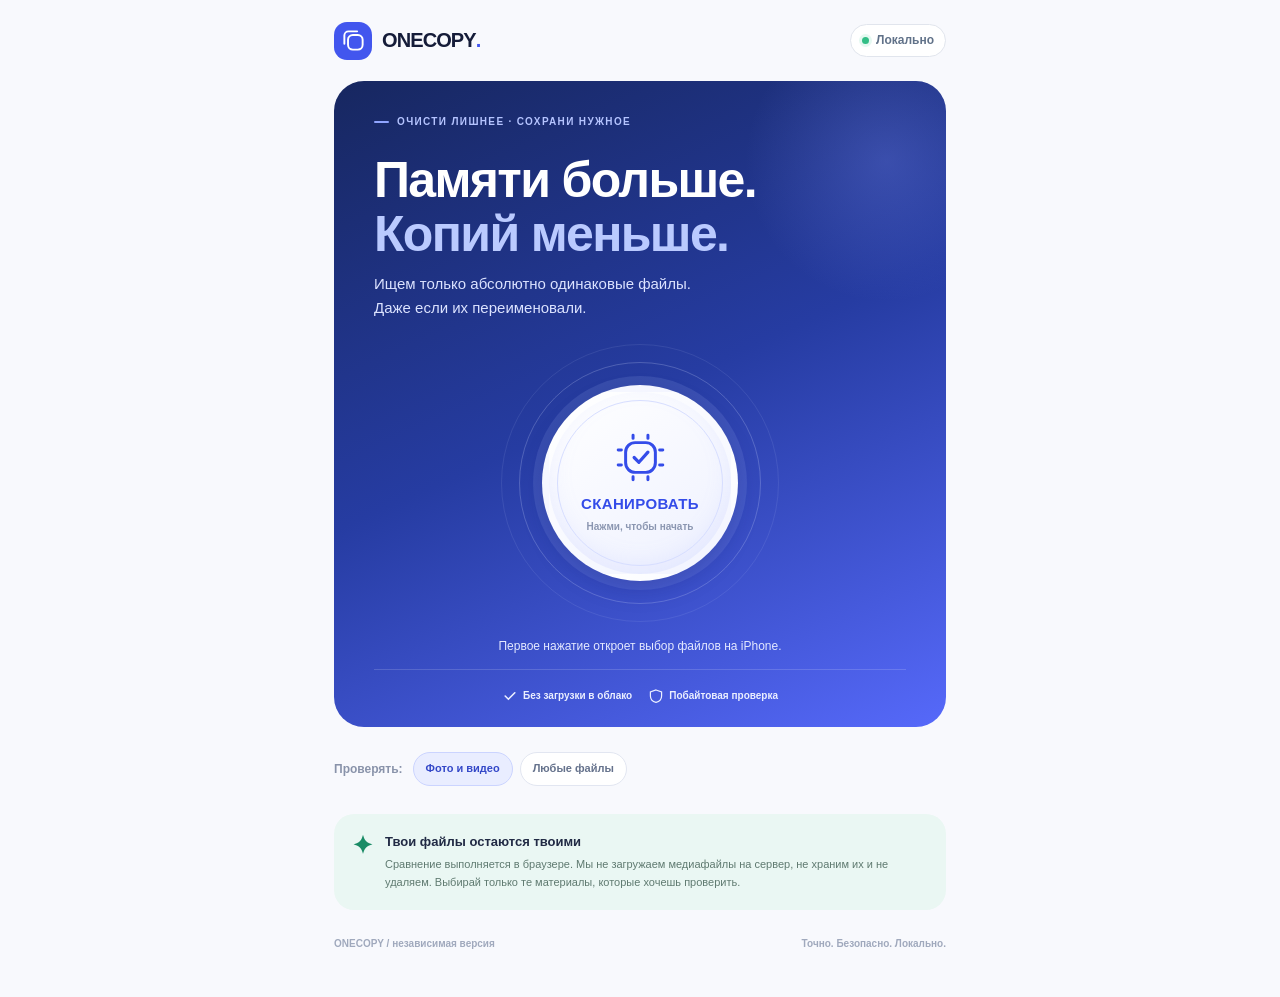
==== index.html @ fddd7820 "feat: launch independent ONECOPY exact-duplicate scanner PWA and native Apple sources with QA pipeli" ====
<!doctype html>
<html lang="ru">
<head>
  <meta charset="utf-8">
  <meta name="viewport" content="width=device-width, initial-scale=1, viewport-fit=cover">
  <meta name="theme-color" content="#f8f9fe">
  <meta name="apple-mobile-web-app-capable" content="yes">
  <meta name="apple-mobile-web-app-status-bar-style" content="default">
  <meta name="apple-mobile-web-app-title" content="ONECOPY">
  <meta name="description" content="ONECOPY — проверка точных дубликатов файлов локально на iPhone. Ни байта не отправляется на сервер.">
  <link rel="icon" href="./assets/icon.svg" type="image/svg+xml">
  <link rel="apple-touch-icon" href="./assets/icon-192.png">
  <link rel="manifest" href="./manifest.webmanifest">
  <link rel="stylesheet" href="./style.css">
  <title>ONECOPY — одно касание, точные копии</title>
</head>
<body>
  <div class="app-shell">
    <header class="topbar">
      <div class="brand"><span class="brand-glyph" aria-hidden="true"><svg viewBox="0 0 26 26" fill="none"><rect x="7.3" y="7.3" width="15.2" height="15.2" rx="5" stroke="currentColor" stroke-width="2"/><path d="M16.8 3.5h-9A4.3 4.3 0 0 0 3.5 7.8v8.5" stroke="currentColor" stroke-width="2" stroke-linecap="round"/></svg></span>ONECOPY<span class="brand-period">.</span></div>
      <div class="top-private"><span class="live-dot"></span> Локально</div>
    </header>

    <main>
      <section class="hero" aria-labelledby="intro">
        <div class="eyebrow"><span class="eyebrow-line"></span> ОЧИСТИ ЛИШНЕЕ · СОХРАНИ НУЖНОЕ</div>
        <h1 id="intro">Памяти больше.<br><span>Копий меньше.</span></h1>
        <p class="hero-lead">Ищем только абсолютно одинаковые файлы. Даже если их переименовали.</p>
        <div class="scanner-frame" id="scanner-frame">
          <div class="orbit orbit-a"></div><div class="orbit orbit-b"></div><div class="orbit orbit-c"></div>
          <button id="scan-btn" class="scan-button" type="button" aria-describedby="scan-description">
            <span class="scan-button-shine"></span>
            <svg class="scan-icon" viewBox="0 0 48 48" fill="none" aria-hidden="true"><rect x="10" y="10" width="28" height="28" rx="9" stroke="currentColor" stroke-width="2.8"/><path d="M17 6V3m14 3V3M17 45v-3m14 3v-3M6 17H3m3 14H3m42-14h-3m3 14h-3" stroke="currentColor" stroke-width="2.8" stroke-linecap="round"/><path d="m18 24 4.5 4.5L31 19" stroke="currentColor" stroke-width="3" stroke-linecap="round" stroke-linejoin="round"/></svg>
            <span class="scan-button-title">СКАНИРОВАТЬ</span><span class="scan-button-subtitle" id="scan-button-subtitle">Нажми, чтобы начать</span>
          </button>
        </div>
        <p id="scan-description" class="below-scan">Первое нажатие откроет выбор файлов на iPhone.</p>
        <div class="mini-points"><span><svg viewBox="0 0 20 20" fill="none"><path d="m4 10 4 4 8-8" stroke="currentColor" stroke-width="2" stroke-linecap="round"/></svg> Без загрузки в облако</span><span><svg viewBox="0 0 20 20" fill="none"><path d="M10 2.5 17 5v5c0 4.8-3.7 7.1-7 8-3.3-.9-7-3.2-7-8V5l7-2.5Z" stroke="currentColor" stroke-width="1.5"/></svg> Побайтовая проверка</span></div>
      </section>

      <section class="source-strip" aria-label="Тип материала"><span>Проверять:</span><button id="source-photos" type="button" class="source-choice selected">Фото и видео</button><button id="source-files" type="button" class="source-choice">Любые файлы</button></section>
      <input type="file" id="photos-picker" multiple accept="image/*,video/*" class="visually-hidden" aria-label="Выбрать фотографии и видео">
      <input type="file" id="files-picker" multiple class="visually-hidden" aria-label="Выбрать любые файлы">

      <section id="scan-status" class="status-card hidden" aria-live="polite">
        <div class="section-kicker">ПРОВЕРКА</div>
        <div class="status-line"><strong id="status-title">Считываем файлы</strong><span id="status-percent">0%</span></div>
        <div class="progress-track"><div id="progress-fill"></div></div>
        <p id="status-details">Сравниваем только выбранные материалы</p>
        <button type="button" id="cancel-btn" class="quiet-action">Отменить</button>
      </section>

      <section id="results" class="results hidden" aria-live="polite">
        <div class="results-title-row"><div><div class="section-kicker">РЕЗУЛЬТАТЫ СКАНИРОВАНИЯ</div><h2 id="results-headline">Найдены дубли</h2></div><div class="result-check" aria-hidden="true">✓</div></div>
        <div class="stats-grid"><div class="stat"><span>Файлов проверено</span><strong id="stat-files">0</strong></div><div class="stat"><span>Лишних копий</span><strong id="stat-copies">0</strong></div><div class="stat stat-wide"><span>Объём найденных повторов*</span><strong id="stat-space">0 МБ</strong></div></div>
        <div id="results-empty" class="empty-state hidden"><span class="empty-check">✓</span><h3>Совпадений нет</h3><p>В выбранных материалах точных копий не обнаружено.</p></div>
        <div id="groups" class="groups"></div>
        <div id="result-actions" class="result-actions hidden">
          <p class="result-action-desc">В каждой группе оставляем один экземпляр. Остальные отмечаем как кандидаты на ручное удаление.</p>
          <button type="button" id="prepare-btn" class="primary-action">Подготовить список копий <span>↗</span></button>
          <button type="button" id="add-more-btn" class="secondary-action">+ Проверить ещё файлы</button>
        </div>
        <div id="read-errors" class="read-errors hidden"></div>
        <p class="stat-note">* Это размер повторяющихся данных, а не гарантированный объём освобождаемой памяти.</p>
      </section>

      <section id="plan" class="plan hidden" aria-live="polite"><div class="plan-heading"><div class="section-kicker">ПЛАН ОЧИСТКИ</div><h2>Что делать с копиями</h2><p>Проверка завершена. Мы отметили файлы, которые совпадают с выбранным оригиналом.</p></div><div id="plan-items"></div><div class="plan-actions"><button type="button" id="copy-plan" class="primary-action">Скопировать список</button><button type="button" id="download-plan" class="secondary-action">Сохранить отчёт .CSV</button></div><div class="limitation">Удаление из «Фото» и «Файлов» Safari не разрешает. ONECOPY ничего не удаляет, а только готовит проверенный список для ручной очистки.</div></section>

      <section class="trust-panel"><span class="trust-icon">✦</span><div><h3>Твои файлы остаются твоими</h3><p>Сравнение выполняется в браузере. Мы не загружаем медиафайлы на сервер, не храним их и не удаляем. Выбирай только те материалы, которые хочешь проверить.</p></div></section>
    </main>
    <footer><span>ONECOPY / независимая версия</span><span>Точно. Безопасно. Локально.</span></footer>
  </div>
  <script type="module" src="./app.mjs"></script>
</body>
</html>
---- style.css ----
:root{--night:#151c39;--ink:#212a44;--soft:#74809b;--blue:#4256ee;--royal:#303fd4;--line:#e5e9f4;--paper:#f8f9fd;--mint:#11977a;--round:24px;--shadow:0 14px 50px rgba(42,54,99,.055)}
*{box-sizing:border-box}html{scroll-behavior:smooth;-webkit-text-size-adjust:100%}body{margin:0;background:var(--paper);color:var(--ink);font-family:-apple-system,BlinkMacSystemFont,"Segoe UI",Arial,sans-serif;line-height:1.45}button{font:inherit}button:focus-visible{outline:3px solid #87a8ff;outline-offset:4px}.hidden{display:none!important}.visually-hidden{position:absolute;width:1px;height:1px;padding:0;overflow:hidden;clip:rect(0,0,0,0);white-space:nowrap;border:0}.app-shell{max-width:650px;padding:0 19px;margin:auto}.topbar{min-height:81px;display:flex;align-items:center;justify-content:space-between}.brand{display:flex;align-items:center;font-size:20px;letter-spacing:-.9px;font-weight:900;color:var(--night)}.brand-period{color:var(--blue)}.brand-glyph{background:var(--blue);color:#fff;display:grid;place-items:center;width:38px;height:38px;margin-right:10px;border-radius:13px}.brand-glyph svg{width:25px;height:25px}.top-private{border:1px solid #e1e5ed;background:#fff;color:#617289;padding:7px 11px;border-radius:60px;font-size:12px;font-weight:650;display:flex;align-items:center;gap:7px}.live-dot{background:#32be86;width:7px;height:7px;border-radius:50%;box-shadow:0 0 0 3px #e5f9f1}
.hero{background:linear-gradient(156deg,#172760 0%,#263ca2 49%,#5669fa 100%);color:white;border-radius:30px;padding:31px 22px 20px;overflow:hidden;position:relative;isolation:isolate}.hero:before{content:"";position:absolute;inset:-60px -80px auto auto;width:280px;height:280px;background:radial-gradient(circle,#8193ff42,transparent 71%);pointer-events:none;z-index:-1}.eyebrow{font-weight:760;font-size:10px;letter-spacing:1.35px;color:#b5c4ff;display:flex;align-items:center;gap:8px}.eyebrow-line{display:block;width:15px;height:2px;background:#90a5ff;border-radius:4px}.hero h1{font-size:clamp(34px,7.8vw,50px);letter-spacing:-1.65px;line-height:1.09;font-weight:880;margin:23px 0 10px}.hero h1 span{color:#bacaff}.hero-lead{font-size:13px;max-width:345px;line-height:1.64;color:#dce3ff;margin:0}.scanner-frame{height:300px;position:relative;display:grid;place-items:center;margin-top:0;--progress:0}.orbit{position:absolute;left:50%;top:50%;border-radius:50%;transform:translate(-50%,-50%);pointer-events:none}.orbit-a{width:278px;height:278px;border:1px solid #d6deff19}.orbit-b{width:242px;height:242px;border:1px solid #d6deff3b}.orbit-c{width:218px;height:218px;background:conic-gradient(from 0deg,#d1dcff91 calc(var(--progress)*1%),transparent 0);mask:radial-gradient(farthest-side,transparent calc(100% - 2px),black calc(100% - 1px));opacity:0;transition:opacity .25s}.scanner-frame.is-running .orbit-c{opacity:1}.scan-button{width:196px;height:196px;position:relative;background:linear-gradient(145deg,#fff,#eef1ff);border:7px solid #ffffff30;border-radius:50%;box-shadow:0 10px 22px #0d1a733a,0 0 0 9px #bac7ff20,inset 0 -9px 24px #8b9cfe22;color:#344ce9;display:flex;flex-direction:column;justify-content:center;align-items:center;gap:5px;cursor:pointer;-webkit-tap-highlight-color:transparent;transition:transform .17s,box-shadow .17s;isolation:isolate}.scan-button:active{transform:scale(.97)}.scan-icon{width:51px;height:51px;margin-bottom:5px}.scan-button-title{font-size:15px;font-weight:900;letter-spacing:.35px}.scan-button-subtitle{font-size:10px;font-weight:600;color:#8b96b1}.scan-button-shine{position:absolute;inset:8px;border-radius:50%;border:1px solid #d7deff;pointer-events:none}.scanner-frame.is-running .scan-button{box-shadow:0 0 0 15px #b8c2ff1c,inset 0 -9px 24px #8b9cfe22}.scanner-frame.is-running .scan-icon{animation:onecopy-pulse 1.4s ease-in-out infinite}.below-scan{font-size:12px;line-height:1.4;color:#e4e9ff;text-align:center;margin:-8px 0 15px}.mini-points{border-top:1px solid #ffffff27;display:flex;justify-content:center;gap:16px;padding-top:18px;padding-bottom:3px;flex-wrap:wrap}.mini-points span{font-size:10px;font-weight:660;color:#ebefff;display:flex;align-items:center;gap:5px}.mini-points svg{height:16px;width:16px}
.source-strip{display:flex;gap:7px;align-items:center;padding:16px 0 10px;flex-wrap:wrap}.source-strip>span{font-size:12px;font-weight:690;color:#8993aa;margin-right:3px}.source-choice{background:#fff;border:1px solid #e2e6f1;border-radius:22px;padding:8px 12px;color:#65728c;font-size:11px;font-weight:730;cursor:pointer}.source-choice.selected{background:#e9edff;border-color:#cbd4ff;color:#3448c8}
.status-card,.results,.plan{background:#fff;border:1px solid var(--line);border-radius:var(--round);padding:22px 19px;margin-top:11px;box-shadow:var(--shadow)}.section-kicker{color:#919bb4;font-size:10px;font-weight:800;letter-spacing:1.15px}.status-line{display:flex;justify-content:space-between;align-items:center;margin:12px 0}.status-line strong{font-size:16px;letter-spacing:-.35px}.status-line span{font-weight:760;color:var(--blue)}.progress-track{height:8px;background:#eef0f8;border-radius:12px;overflow:hidden}.progress-track>div{height:100%;width:0;background:linear-gradient(90deg,#5975ff,#354be0);transition:width .18s}.status-card p{font-size:12px;color:#8a94ab;margin:9px 0 8px}.quiet-action{border:0;background:transparent;color:#6474af;padding:6px 0;font-size:12px;font-weight:700}.results-title-row{display:flex;align-items:center;justify-content:space-between}.results h2,.plan h2{font-size:25px;letter-spacing:-.7px;margin:8px 0 0}.result-check{display:grid;place-items:center;width:40px;height:40px;border-radius:50%;background:#e8f9f2;color:#18966c;font-size:21px;font-weight:900}.stats-grid{display:grid;grid-template-columns:1fr 1fr;gap:9px;margin:19px 0}.stat{background:#f5f7fc;padding:16px;border-radius:15px}.stat span{display:block;font-size:11px;color:#8490a9}.stat strong{display:block;font-size:29px;letter-spacing:-.6px;line-height:1.15;margin-top:9px}.stat-wide{grid-column:span 2;background:#eaf0ff}.stat-wide strong{font-size:36px;color:#354fe3}.empty-state{text-align:center;padding:22px 10px}.empty-check{background:#e3f7ed;color:#15996a;font-size:27px;display:grid;place-items:center;margin:0 auto 10px;border-radius:50%;width:53px;height:53px}.empty-state h3{font-size:18px;margin:0 0 7px}.empty-state p{font-size:12px;color:var(--soft);max-width:320px;margin:auto}.groups{display:grid;gap:11px}.duplicate-group{border:1px solid #e7eaf4;border-radius:16px;overflow:hidden}.group-toggle{width:100%;background:#fff;border:0;padding:14px 13px;display:flex;align-items:center;text-align:left;gap:10px;cursor:pointer}.group-counter{flex:none;display:grid;place-items:center;border-radius:13px;background:#edf1ff;color:#3d53cc;width:40px;height:40px;font-weight:850;font-size:19px}.group-main{flex:1;min-width:0}.group-main strong{display:block;font-size:13px;color:#2b3656}.group-main span{font-size:11px;color:#8d99ae}.group-toggle .fold{font-size:25px;color:#99a3b7}.group-contents{border-top:1px solid #edf0f6;padding:15px 12px}.group-help{margin:0 0 13px;font-size:12px;color:#8290a7}.copy-option{display:flex;align-items:center;gap:9px;padding:10px 8px;border:1px solid transparent;border-radius:12px;cursor:pointer}.copy-option.is-keeper{border-color:#ccd8ff;background:#f0f4ff}.copy-option input{position:absolute;opacity:0}.copy-radio{border:2px solid #c2cadd;width:18px;height:18px;border-radius:50%;flex:none}.copy-option input:checked+.copy-radio{background:#4356e0;box-shadow:inset 0 0 0 4px #f0f4ff;border-color:#4356e0}.copy-thumb{width:38px;height:38px;border-radius:10px;object-fit:cover;background:#e8ebf3;flex:none;display:grid;place-items:center;font-size:20px}.copy-label{flex:1;min-width:0;overflow-wrap:anywhere}.copy-label strong{font-size:11px;font-weight:730;display:block}.copy-label span{font-size:10px;color:#939cad;display:block}.copy-keeper{color:#3f53bd;font-size:9px;font-weight:900}.result-actions{margin-top:22px}.result-action-desc{font-size:12px;color:#748199;margin:0 0 11px;line-height:1.55}.primary-action,.secondary-action{padding:15px 17px;display:flex;align-items:center;justify-content:space-between;gap:8px;border-radius:14px;width:100%;font-size:13px;font-weight:800;cursor:pointer}.primary-action{background:#4054e8;border:1px solid #4054e8;color:white;box-shadow:0 8px 17px #4f69df24}.secondary-action{background:#f4f6ff;color:#4055c8;border:1px solid #dce3ff;margin-top:9px}.stat-note{color:#9ba3b7;font-size:10px;line-height:1.5;margin:16px 0 0}.read-errors{margin-top:15px;border:1px solid #f0d9c9;background:#fdf6f1;padding:10px 14px;border-radius:12px;font-size:11px;color:#9f6951}.plan-heading p{font-size:12px;line-height:1.55;color:#8190a7;margin-top:10px}.plan-list{padding:12px 10px;border-bottom:1px solid #e9ecf5}.plan-list strong{font-size:13px}.plan-list p{margin:4px 0;font-size:11px;color:#8390a6;overflow-wrap:anywhere}.plan-keep{color:#138a69!important}.plan-delete{color:#ac5e46!important}.plan-actions{margin-top:14px}.limitation{border-radius:12px;background:#fff8ed;color:#98662e;font-size:11px;padding:13px 14px;margin-top:14px;line-height:1.55}.trust-panel{display:flex;align-items:flex-start;gap:12px;background:#eaf7f3;margin-top:18px;padding:19px 18px;border-radius:20px}.trust-icon{color:#198b65;font-size:25px;font-weight:900;line-height:1}.trust-panel h3{margin:0 0 4px;font-size:13px;font-weight:800}.trust-panel p{margin:0;font-size:11px;line-height:1.6;color:#5f7a70}footer{display:flex;justify-content:space-between;gap:10px;font-size:10px;color:#a0a9bd;padding:27px 0 45px;font-weight:650}@media (min-width:620px){.hero{padding:34px 40px 20px}.hero h1{font-size:50px}.hero-lead{font-size:15px}.scanner-frame{height:325px}.source-strip{margin-top:9px}}@media (max-width:340px){.hero{padding:26px 15px 16px}.mini-points{gap:8px}.scan-button{width:173px;height:173px}.scanner-frame{height:278px}}@media (prefers-reduced-motion:reduce){*{scroll-behavior:auto!important;transition:none!important;animation:none!important}}@keyframes onecopy-pulse{50%{opacity:.65;transform:scale(.96)}}
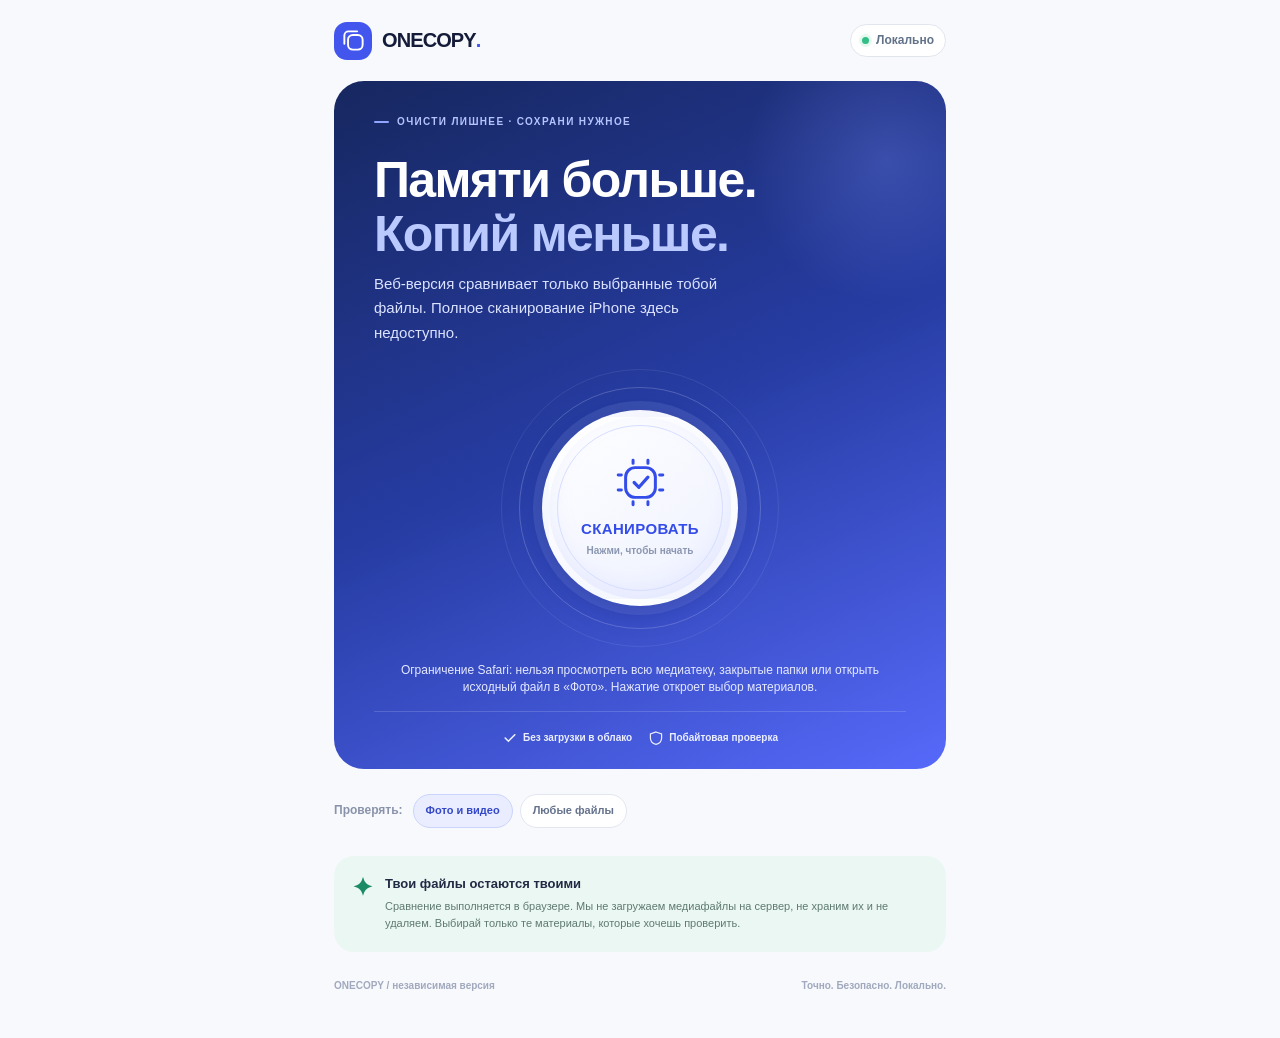
==== commit 16ebe506: "fix(web): accurately label limited picker-only scanner as Web Lite" ====
--- a/index.html
+++ b/index.html
@@ -12,7 +12,7 @@
   <link rel="apple-touch-icon" href="./assets/icon-192.png">
   <link rel="manifest" href="./manifest.webmanifest">
   <link rel="stylesheet" href="./style.css">
-  <title>ONECOPY — одно касание, точные копии</title>
+  <title>ONECOPY Web Lite — поиск среди выбранных файлов</title>
 </head>
 <body>
   <div class="app-shell">
@@ -25,7 +25,7 @@
       <section class="hero" aria-labelledby="intro">
         <div class="eyebrow"><span class="eyebrow-line"></span> ОЧИСТИ ЛИШНЕЕ · СОХРАНИ НУЖНОЕ</div>
         <h1 id="intro">Памяти больше.<br><span>Копий меньше.</span></h1>
-        <p class="hero-lead">Ищем только абсолютно одинаковые файлы. Даже если их переименовали.</p>
+        <p class="hero-lead">Веб-версия сравнивает только выбранные тобой файлы. Полное сканирование iPhone здесь недоступно.</p>
         <div class="scanner-frame" id="scanner-frame">
           <div class="orbit orbit-a"></div><div class="orbit orbit-b"></div><div class="orbit orbit-c"></div>
           <button id="scan-btn" class="scan-button" type="button" aria-describedby="scan-description">
@@ -34,7 +34,7 @@
             <span class="scan-button-title">СКАНИРОВАТЬ</span><span class="scan-button-subtitle" id="scan-button-subtitle">Нажми, чтобы начать</span>
           </button>
         </div>
-        <p id="scan-description" class="below-scan">Первое нажатие откроет выбор файлов на iPhone.</p>
+        <p id="scan-description" class="below-scan">Ограничение Safari: нельзя просмотреть всю медиатеку, закрытые папки или открыть исходный файл в «Фото». Нажатие откроет выбор материалов.</p>
         <div class="mini-points"><span><svg viewBox="0 0 20 20" fill="none"><path d="m4 10 4 4 8-8" stroke="currentColor" stroke-width="2" stroke-linecap="round"/></svg> Без загрузки в облако</span><span><svg viewBox="0 0 20 20" fill="none"><path d="M10 2.5 17 5v5c0 4.8-3.7 7.1-7 8-3.3-.9-7-3.2-7-8V5l7-2.5Z" stroke="currentColor" stroke-width="1.5"/></svg> Побайтовая проверка</span></div>
       </section>
 
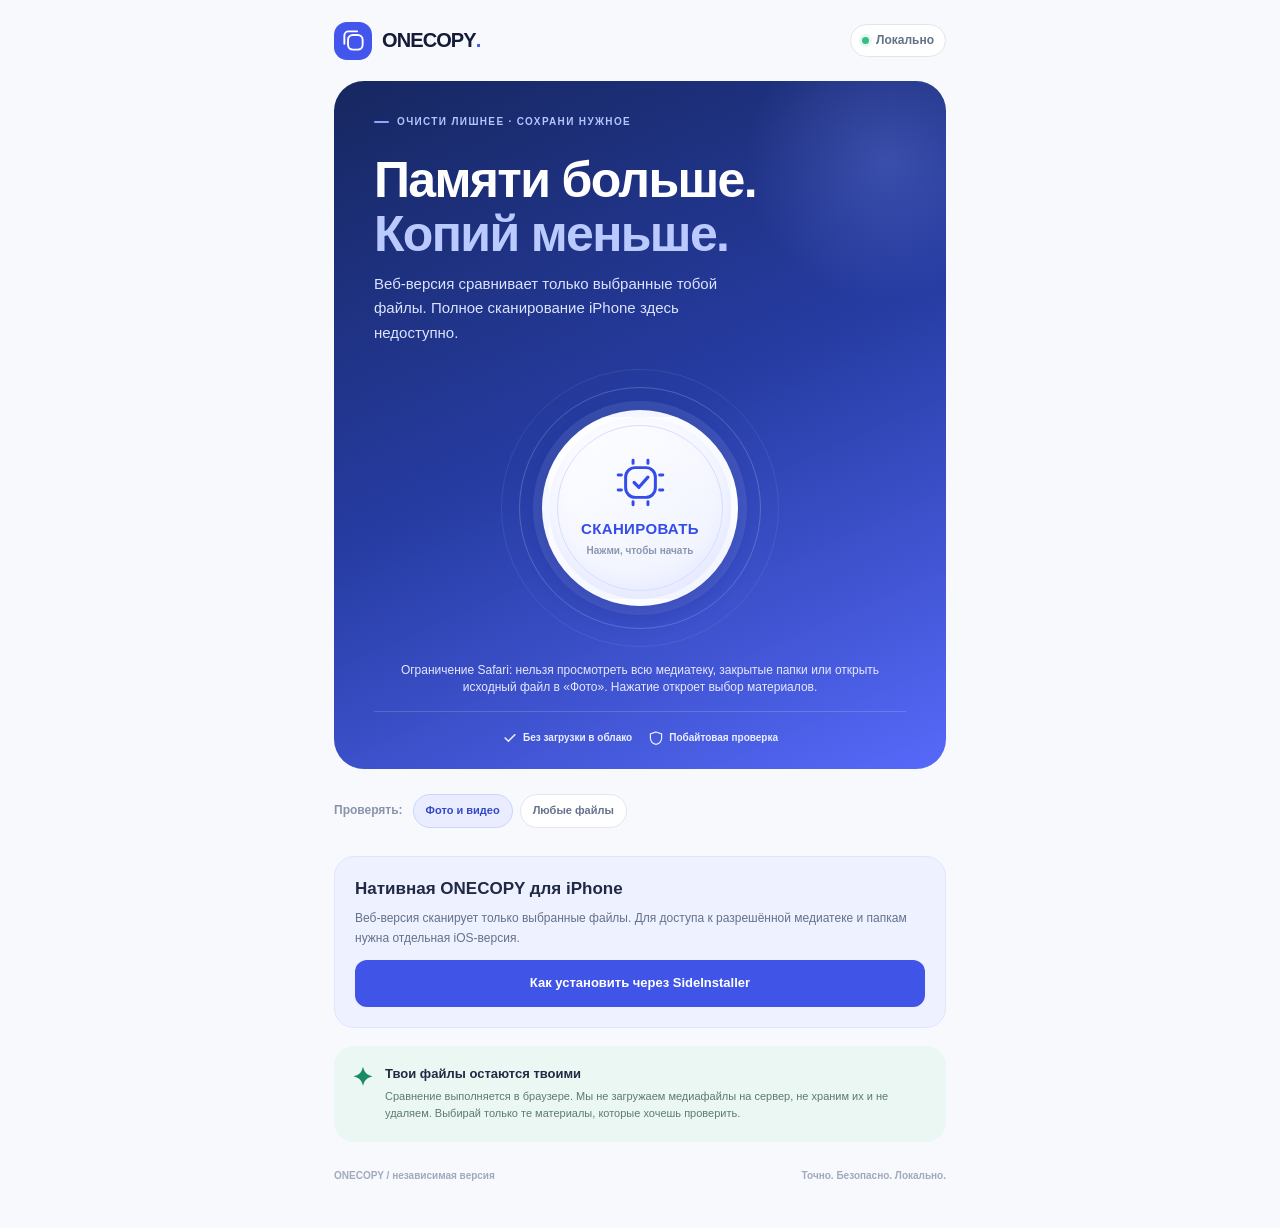
==== commit 7fe023b5: "feat(iphone): add SideInstaller install hub with one-tap custom IPA deep link" ====
--- a/index.html
+++ b/index.html
@@ -66,6 +66,7 @@
 
       <section id="plan" class="plan hidden" aria-live="polite"><div class="plan-heading"><div class="section-kicker">ПЛАН ОЧИСТКИ</div><h2>Что делать с копиями</h2><p>Проверка завершена. Мы отметили файлы, которые совпадают с выбранным оригиналом.</p></div><div id="plan-items"></div><div class="plan-actions"><button type="button" id="copy-plan" class="primary-action">Скопировать список</button><button type="button" id="download-plan" class="secondary-action">Сохранить отчёт .CSV</button></div><div class="limitation">Удаление из «Фото» и «Файлов» Safari не разрешает. ONECOPY ничего не удаляет, а только готовит проверенный список для ручной очистки.</div></section>
 
+      <section style="margin:18px 0;padding:20px;border-radius:20px;background:#eef1ff;border:1px solid #dfe5fc"><h2 style="font-size:17px;margin:0 0 8px">Нативная ONECOPY для iPhone</h2><p style="font-size:12px;color:#64728a;line-height:1.6;margin:0 0 12px">Веб-версия сканирует только выбранные файлы. Для доступа к разрешённой медиатеке и папкам нужна отдельная iOS-версия.</p><a href="./install.html" style="display:block;padding:14px;border-radius:12px;text-align:center;background:#4054e8;color:#fff;text-decoration:none;font-size:13px;font-weight:800">Как установить через SideInstaller</a></section>
       <section class="trust-panel"><span class="trust-icon">✦</span><div><h3>Твои файлы остаются твоими</h3><p>Сравнение выполняется в браузере. Мы не загружаем медиафайлы на сервер, не храним их и не удаляем. Выбирай только те материалы, которые хочешь проверить.</p></div></section>
     </main>
     <footer><span>ONECOPY / независимая версия</span><span>Точно. Безопасно. Локально.</span></footer>
